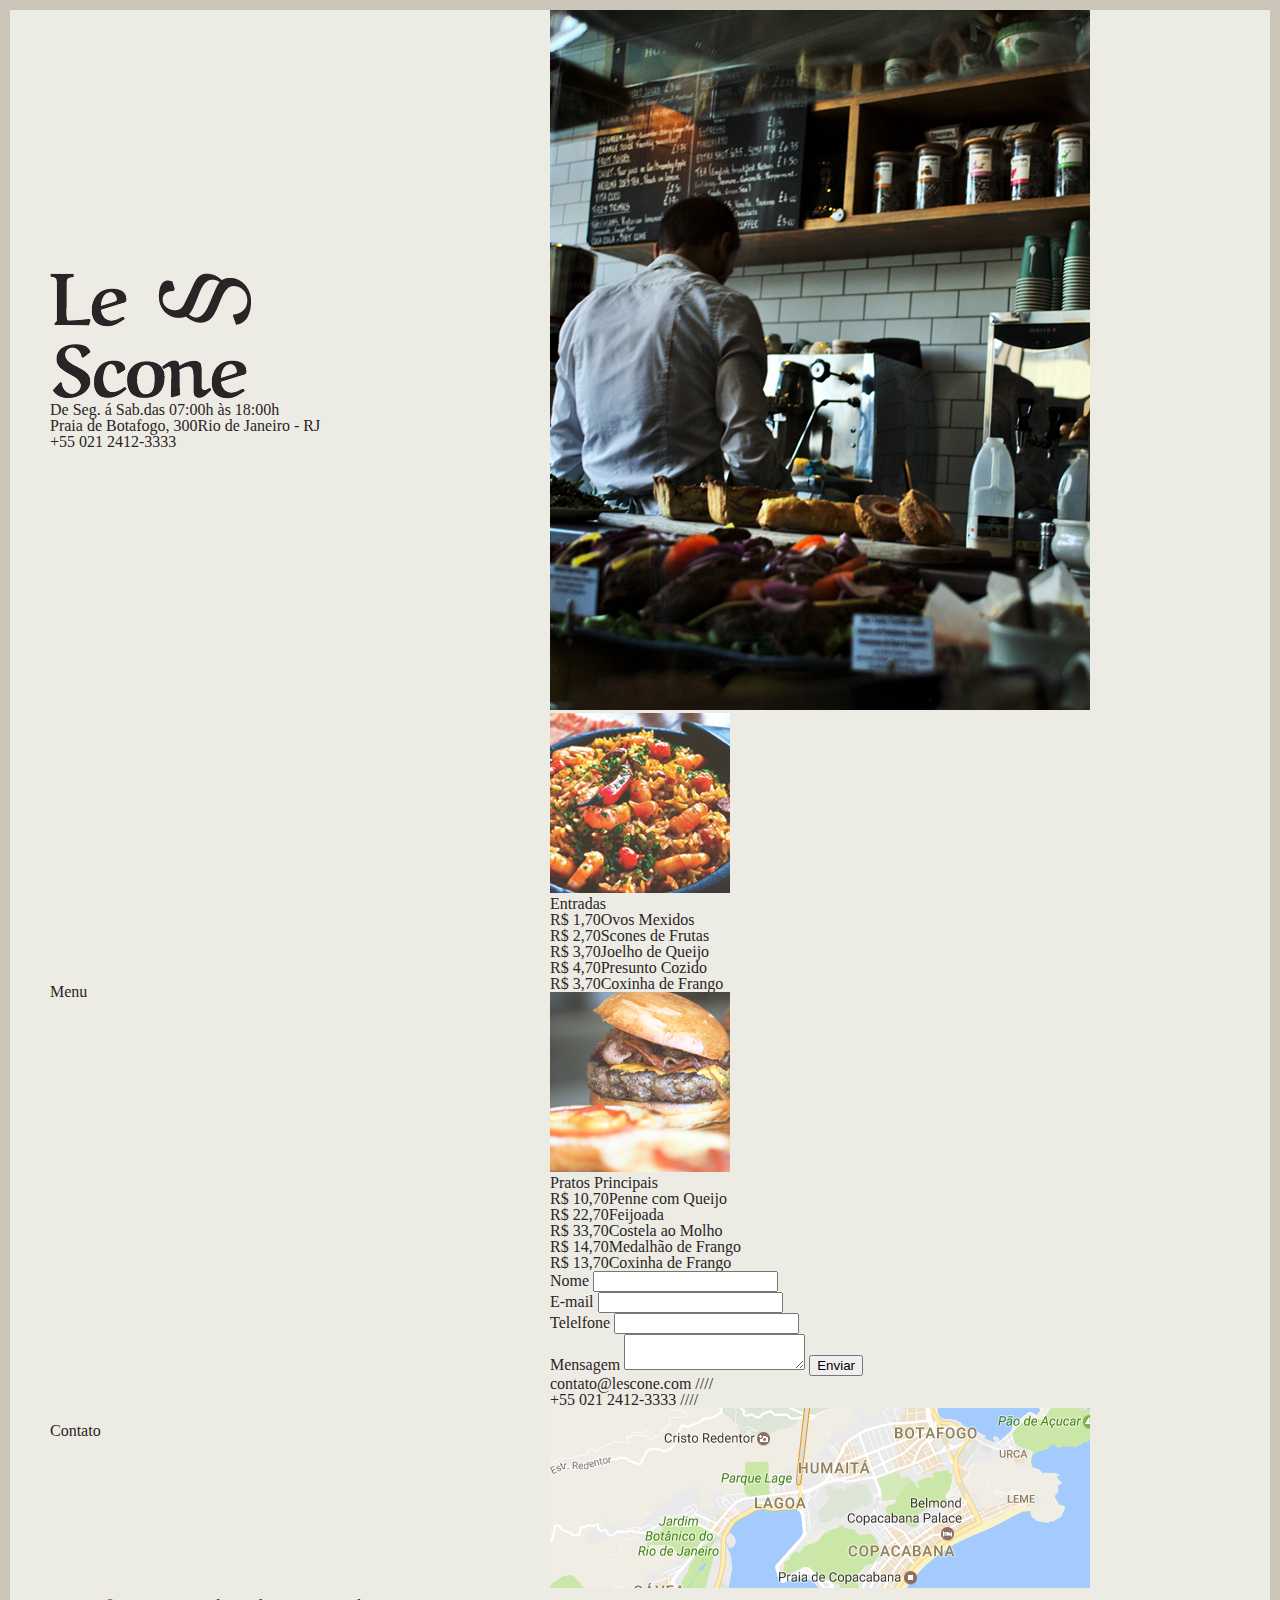
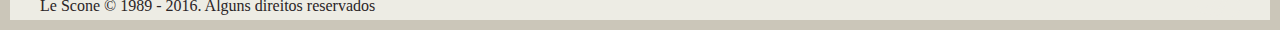
==== Le Scone/index.html @ 10093043 "Adicionar variaveis e mixins -- Le Scone" ====
<!DOCTYPE html>
<html>
<head>
	<title>Le Scone</title>
	<meta name="description" content="Le Scone - Restaurante">
	<meta name="viewport" content="width=device-width, initial-scale=1">
	<link rel="shortcut icon" href="favicon.ico" type="image/x-icon">
	<!-- Fontes -->
	<link href="https://fonts.googleapis.com/css2?family=Aref+Ruqaa&family=PT+Mono&display=swap" rel="stylesheet">
	<!-- CSS -->
	<link rel="stylesheet" href="css/style.css">
</head>
<body>
	<main class="container">
		<div class="grid-5">
			<img class="logo" src="img/lescone.png" alt="Le escone">
			<div class="intro-info">
				<p>De Seg. á Sab.<span class="aberto"></span><span class="quebra-linha">das 07:00h às 18:00h</span></p>
				<p>Praia de Botafogo, 300<span class="quebra-linha">Rio de Janeiro - RJ</span></p>
			</div>
			<p class="intro-telefone">+55 021 2412-3333</p>
		</div>
		<div class="grid-7">
			<img src="img/foto.png" alt="Foto do restaurante">
		</div>
	</main>

	<section class="container menu">
		<h1 class="grid-4 titulo">Menu</h1>
		<div class="grid-7 offset-1">
			<div class="menu-item">
				<img src="img/prato-1.png" alt="Foto Prato 1">
				<h2>Entradas</h2>
				<ul>
					<li><span>R$ 1,70</span>Ovos Mexidos</li>
					<li><span>R$ 2,70</span>Scones de Frutas</li>
					<li><span>R$ 3,70</span>Joelho de Queijo</li>
					<li><span>R$ 4,70</span>Presunto Cozido</li>
					<li><span>R$ 3,70</span>Coxinha de Frango</li>
				</ul>
			</div>			
			<div class="menu-item">
				<img src="img/prato-2.png" alt="Foto Prato 2">
				<h2>Pratos Principais</h2>
				<ul>
					<li><span>R$ 10,70</span>Penne com Queijo</li>
					<li><span>R$ 22,70</span>Feijoada</li>
					<li><span>R$ 33,70</span>Costela ao Molho</li>
					<li><span>R$ 14,70</span>Medalhão de Frango</li>
					<li><span>R$ 13,70</span>Coxinha de Frango</li>
				</ul>
			</div>
		</div>
	</section>

	<section class="container contato">
		<h1 class="grid-4 titulo">Contato</h1>
		<div class="grid-7 offset-1">
			<form>
				<label>Nome</label>
				<input type="text">
				<div class="row">
					<div class="grid-7">
						<label>E-mail</label>
						<input type="text">
					</div>
					<div class="grid-5">
						<label>Telelfone</label>
						<input type="text">
					</div>
				</div>
				<label>Mensagem</label>
				<textarea></textarea>
				<button class="btn">Enviar</button>
			</form>
			<div class="contato-info">
				<p>contato@lescone.com ////</p>
				<p>+55 021 2412-3333 ////</p>
			</div>
			<a href="#" class="contato-mapa"><img src="img/map.png" alt="Localização Le Scone"></a>
		</div>
	</section>

	<footer>
		<div class="container">
			<p>Le Scone &copy; 1989 - 2016. Alguns direitos reservados</p>
			<a href="#" target="_blank"><img src="img/lescone-icone.png" alt="Icone da Le Scone"></a>
		</div>
	</footer>
</body>
</html>
---- Le Scone/css/style.css ----
/* http://meyerweb.com/eric/tools/css/reset/ 
   v2.0 | 20110126
   License: none (public domain)
*/
html, body, div, span, applet, object, iframe,
h1, h2, h3, h4, h5, h6, p, blockquote, pre,
a, abbr, acronym, address, big, cite, code,
del, dfn, em, img, ins, kbd, q, s, samp,
small, strike, strong, sub, sup, tt, var,
b, u, i, center,
dl, dt, dd, ol, ul, li,
fieldset, form, label, legend,
table, caption, tbody, tfoot, thead, tr, th, td,
article, aside, canvas, details, embed,
figure, figcaption, footer, header, hgroup,
menu, nav, output, ruby, section, summary,
time, mark, audio, video {
  margin: 0;
  padding: 0;
  border: 0;
  font-size: 100%;
  font: inherit;
  vertical-align: baseline;
}

/* HTML5 display-role reset for older browsers */
article, aside, details, figcaption, figure,
footer, header, hgroup, menu, nav, section {
  display: block;
}

body {
  line-height: 1;
}

ol, ul {
  list-style: none;
}

blockquote, q {
  quotes: none;
}

blockquote:before, blockquote:after,
q:before, q:after {
  content: '';
  content: none;
}

table {
  border-collapse: collapse;
  border-spacing: 0;
}

*, *::after, *::before {
  -webkit-box-sizing: border-box;
  -moz-box-sizing: border-box;
  box-sizing: border-box;
}

.container {
  max-width: 1200px;
  margin: 0 auto;
  display: flex;
  flex-wrap: wrap;
  justify-content: space-between;
  align-items: center;
  position: relative;
}

@media screen and (min-width: 760px) and (max-width: 1199px) {
  .container {
    max-width: 760px;
  }
}

@media screen and (max-width: 759px) {
  .container {
    max-width: 480px;
    padding: 0 10px;
  }
}

.row {
  margin-left: -10px;
  margin-right: -10px;
  position: relative;
}

@media screen and (max-width: 759px) {
  .row {
    margin-left: 0;
    margin-right: 0;
  }
}

.grid-1 {
  width: calc(8.33333% - 20px);
}

.grid-2 {
  width: calc(16.66667% - 20px);
}

.grid-3 {
  width: calc(25% - 20px);
}

.grid-4 {
  width: calc(33.33333% - 20px);
}

.grid-5 {
  width: calc(41.66667% - 20px);
}

.grid-6 {
  width: calc(50% - 20px);
}

.grid-7 {
  width: calc(58.33333% - 20px);
}

.grid-8 {
  width: calc(66.66667% - 20px);
}

.grid-9 {
  width: calc(75% - 20px);
}

.grid-10 {
  width: calc(83.33333% - 20px);
}

.grid-11 {
  width: calc(91.66667% - 20px);
}

.grid-12 {
  width: calc(100% - 20px);
}

[class^="grid-"] {
  min-height: 1px;
  margin-left: 10px;
  margin-right: 10px;
}

@media screen and (max-width: 759px) {
  [class^="grid-"] {
    width: 100%;
    margin-left: 0;
    margin-right: 0;
  }
}

.offset-1 {
  margin-left: calc(8.33333% - 20px);
}

.offset-2 {
  margin-left: calc(16.66667% - 20px);
}

.offset-3 {
  margin-left: calc(25% - 20px);
}

.offset-4 {
  margin-left: calc(33.33333% - 20px);
}

.offset-5 {
  margin-left: calc(41.66667% - 20px);
}

.offset-6 {
  margin-left: calc(50% - 20px);
}

.offset-7 {
  margin-left: calc(58.33333% - 20px);
}

.offset-8 {
  margin-left: calc(66.66667% - 20px);
}

.offset-9 {
  margin-left: calc(75% - 20px);
}

.offset-10 {
  margin-left: calc(83.33333% - 20px);
}

.offset-11 {
  margin-left: calc(91.66667% - 20px);
}

.offset-12 {
  margin-left: calc(100% - 20px);
}

@media screen and (max-width: 759px) {
  .offset-1, .offset-2, .offset-3, .offset-4, .offset-5, .offset-6, .offset-7, .offset-8, .offset-9, .offset-10, .offset-11, .offset-12 {
    margin-left: 0px;
  }
}

body {
  padding: 0;
  border: 10px solid #CBC6B9;
  margin: 0;
  color: #2A2426;
  background-color: #EDECE4;
}
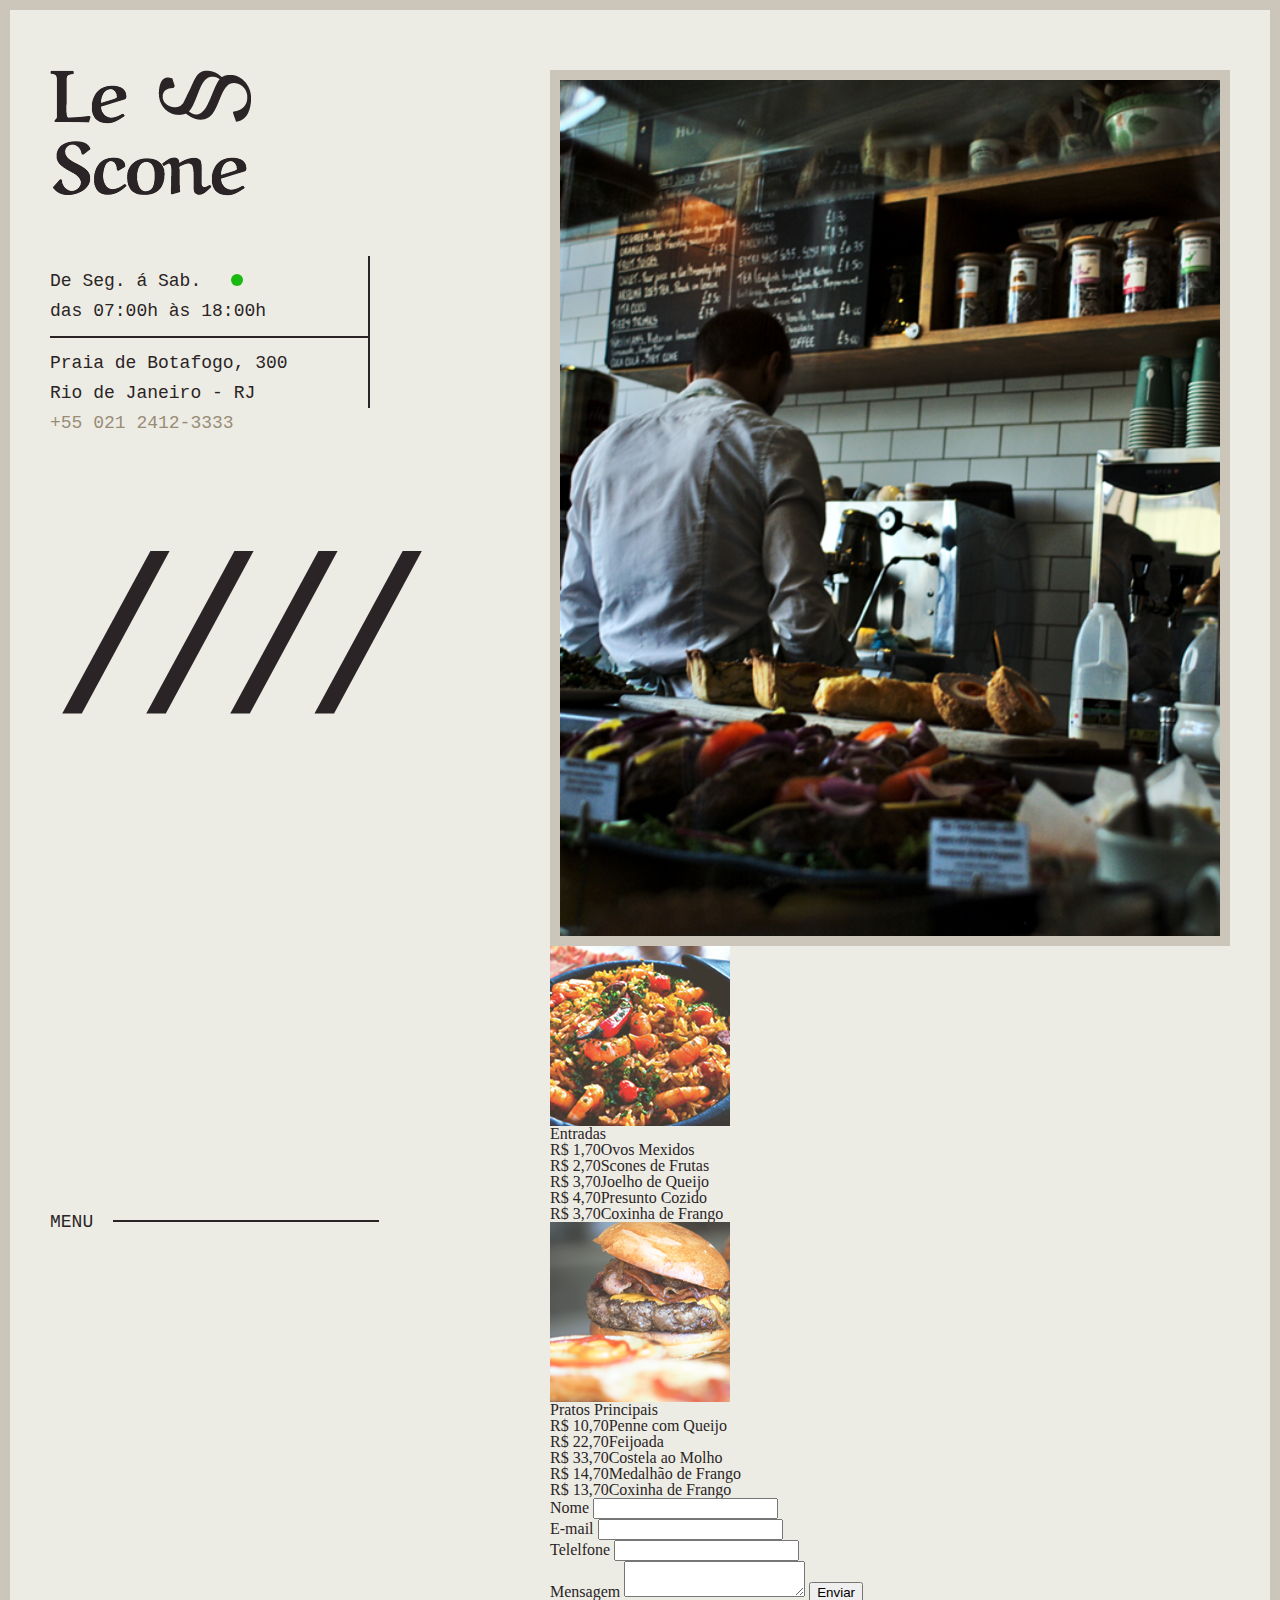
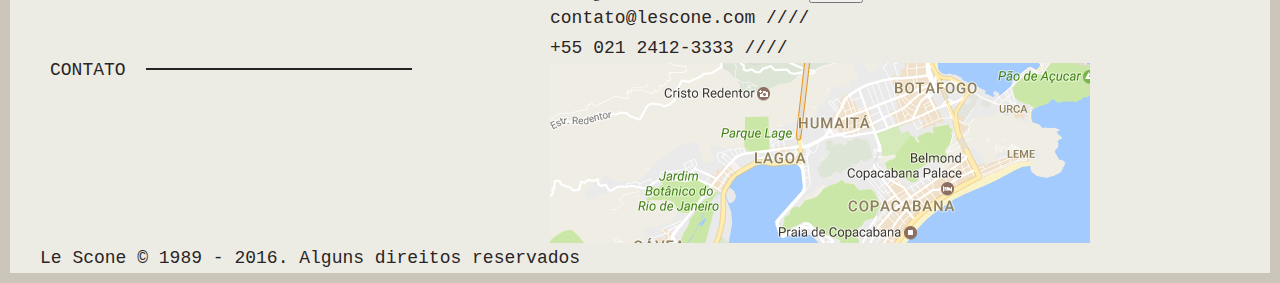
==== commit 6774021c: "Adicionar estilo para intro -- Le Scone" ====
--- a/Le Scone/index.html
+++ b/Le Scone/index.html
@@ -11,7 +11,7 @@
 	<link rel="stylesheet" href="css/style.css">
 </head>
 <body>
-	<main class="container">
+	<main class="container intro">
 		<div class="grid-5">
 			<img class="logo" src="img/lescone.png" alt="Le escone">
 			<div class="intro-info">
@@ -21,7 +21,7 @@
 			<p class="intro-telefone">+55 021 2412-3333</p>
 		</div>
 		<div class="grid-7">
-			<img src="img/foto.png" alt="Foto do restaurante">
+			<img class="intro-foto" src="img/foto.png" alt="Foto do restaurante">
 		</div>
 	</main>
 
--- a/Le Scone/css/style.css
+++ b/Le Scone/css/style.css
@@ -217,3 +217,125 @@
   color: #2A2426;
   background-color: #EDECE4;
 }
+
+@media screen and (max-width: 759px) {
+  body {
+    border: none;
+  }
+}
+
+img {
+  max-width: 100%;
+  display: block;
+}
+
+.titulo {
+  font-family: "PT Mono", monospace;
+  font-size: 1.125em;
+  line-height: 1.66667em;
+  text-transform: uppercase;
+}
+
+.titulo::after {
+  content: '';
+  width: 70%;
+  height: 2px;
+  margin: 0 0 5px 20px;
+  background-color: currentColor;
+  display: inline-block;
+}
+
+@media screen and (max-width: 759px) {
+  .titulo {
+    margin-bottom: 40px;
+  }
+}
+
+p {
+  font-family: "PT Mono", monospace;
+  font-size: 1.125em;
+  line-height: 1.66667em;
+}
+
+.intro {
+  margin-top: 60px;
+}
+
+@media screen and (max-width: 759px) {
+  .intro {
+    margin-top: 20px;
+  }
+}
+
+.intro > .grid-5 {
+  align-self: flex-start;
+}
+
+.logo {
+  margin-bottom: 60px;
+}
+
+.intro-info {
+  max-width: 320px;
+  border-right: 2px solid #2A2426;
+}
+
+.intro-info p {
+  padding-top: 10px;
+}
+
+.intro-info p span.quebra-linha {
+  display: block;
+}
+
+.intro-info p:first-child {
+  border-bottom: 2px solid #2A2426;
+  padding-bottom: 10px;
+}
+
+.intro-telefone {
+  color: #988C77;
+}
+
+.intro-telefone::after {
+  content: "/ / / /";
+  margin-top: 200px;
+  font-size: 220px;
+  letter-spacing: -90px;
+  color: #2A2426;
+  display: block;
+}
+
+@media screen and (min-width: 760px) and (max-width: 1199px) {
+  .intro-telefone::after {
+    margin-top: 80px;
+    font-size: 160px;
+    letter-spacing: -70px;
+  }
+}
+
+@media screen and (max-width: 759px) {
+  .intro-telefone::after {
+    display: none;
+  }
+}
+
+@media screen and (max-width: 759px) {
+  .intro-telefone {
+    margin-bottom: 40px;
+  }
+}
+
+.aberto {
+  width: 12px;
+  height: 12px;
+  border-radius: 50%;
+  margin-left: 30px;
+  background-color: #1AB912;
+  display: inline-block;
+}
+
+.intro-foto {
+  width: 100%;
+  border: 10px solid #CBC6B9;
+}
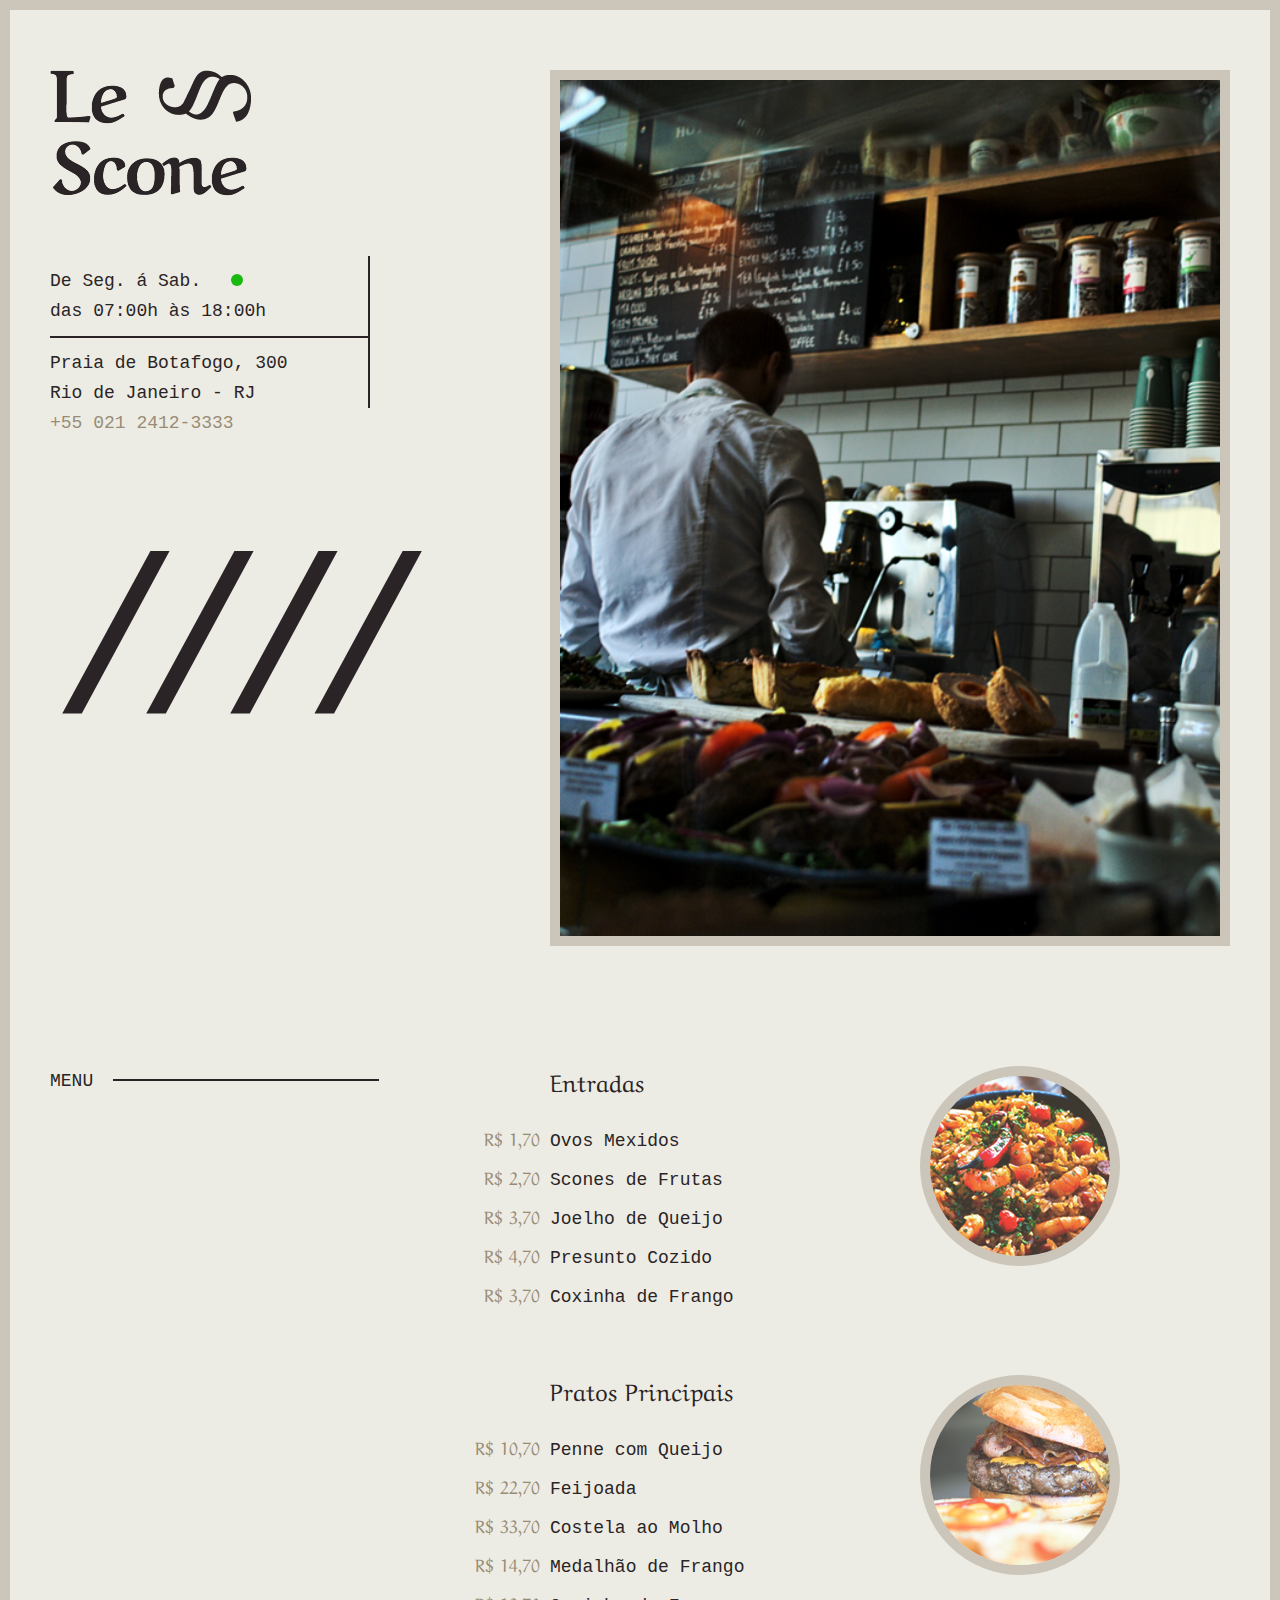
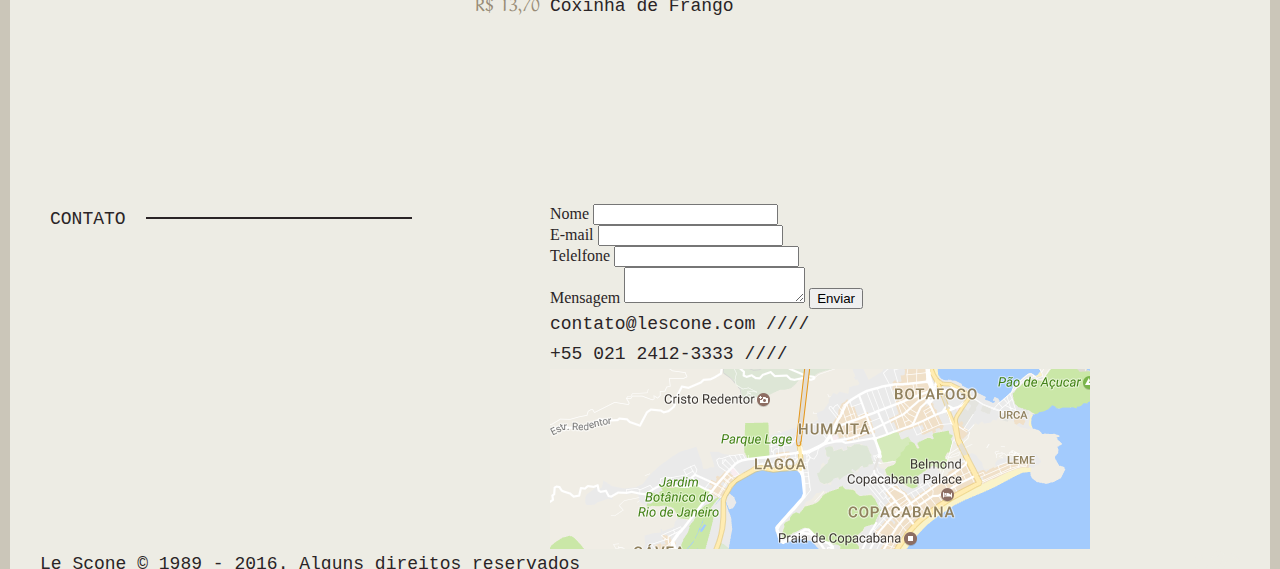
==== commit 20cf0bf6: "Adicionar estilo para parte de menus -- Le Scone" ====
--- a/Le Scone/index.html
+++ b/Le Scone/index.html
@@ -6,7 +6,7 @@
 	<meta name="viewport" content="width=device-width, initial-scale=1">
 	<link rel="shortcut icon" href="favicon.ico" type="image/x-icon">
 	<!-- Fontes -->
-	<link href="https://fonts.googleapis.com/css2?family=Aref+Ruqaa&family=PT+Mono&display=swap" rel="stylesheet">
+	<link href="https://fonts.googleapis.com/css2?family=Aref+Ruqaa:wght@700&family=PT+Mono&display=swap" rel="stylesheet">
 	<!-- CSS -->
 	<link rel="stylesheet" href="css/style.css">
 </head>
--- a/Le Scone/css/style.css
+++ b/Le Scone/css/style.css
@@ -234,6 +234,7 @@
   font-size: 1.125em;
   line-height: 1.66667em;
   text-transform: uppercase;
+  align-self: flex-start;
 }
 
 .titulo::after {
@@ -339,3 +340,69 @@
   width: 100%;
   border: 10px solid #CBC6B9;
 }
+
+.menu {
+  margin-top: 120px;
+  margin-bottom: 120px;
+}
+
+@media screen and (max-width: 759px) {
+  .menu {
+    margin-top: 60px;
+    margin-bottom: 60px;
+  }
+}
+
+.menu-item {
+  margin-bottom: 60px;
+}
+
+.menu-item h2 {
+  font-family: "Aref Ruqaa", serif;
+  font-size: 1.5em;
+  line-height: 1.25em;
+  margin-bottom: 1em;
+}
+
+.menu-item li {
+  font-family: "PT Mono", monospace;
+  font-size: 1.125em;
+  line-height: 1.66667em;
+  line-height: 1.94444em;
+}
+
+.menu-item li span {
+  width: 80px;
+  margin-right: 10px;
+  margin-left: -90px;
+  font-family: "Aref Ruqaa", serif;
+  text-align: right;
+  color: #988C77;
+  display: inline-block;
+}
+
+@media screen and (max-width: 759px) {
+  .menu-item li span {
+    width: auto;
+    margin-left: 0px;
+  }
+}
+
+.menu-item img {
+  border: 10px solid #CBC6B9;
+  border-radius: 50%;
+  position: absolute;
+  right: 0px;
+}
+
+@media screen and (min-width: 1200px) {
+  .menu-item img {
+    right: 120px;
+  }
+}
+
+@media screen and (max-width: 759px) {
+  .menu-item img {
+    display: none;
+  }
+}
